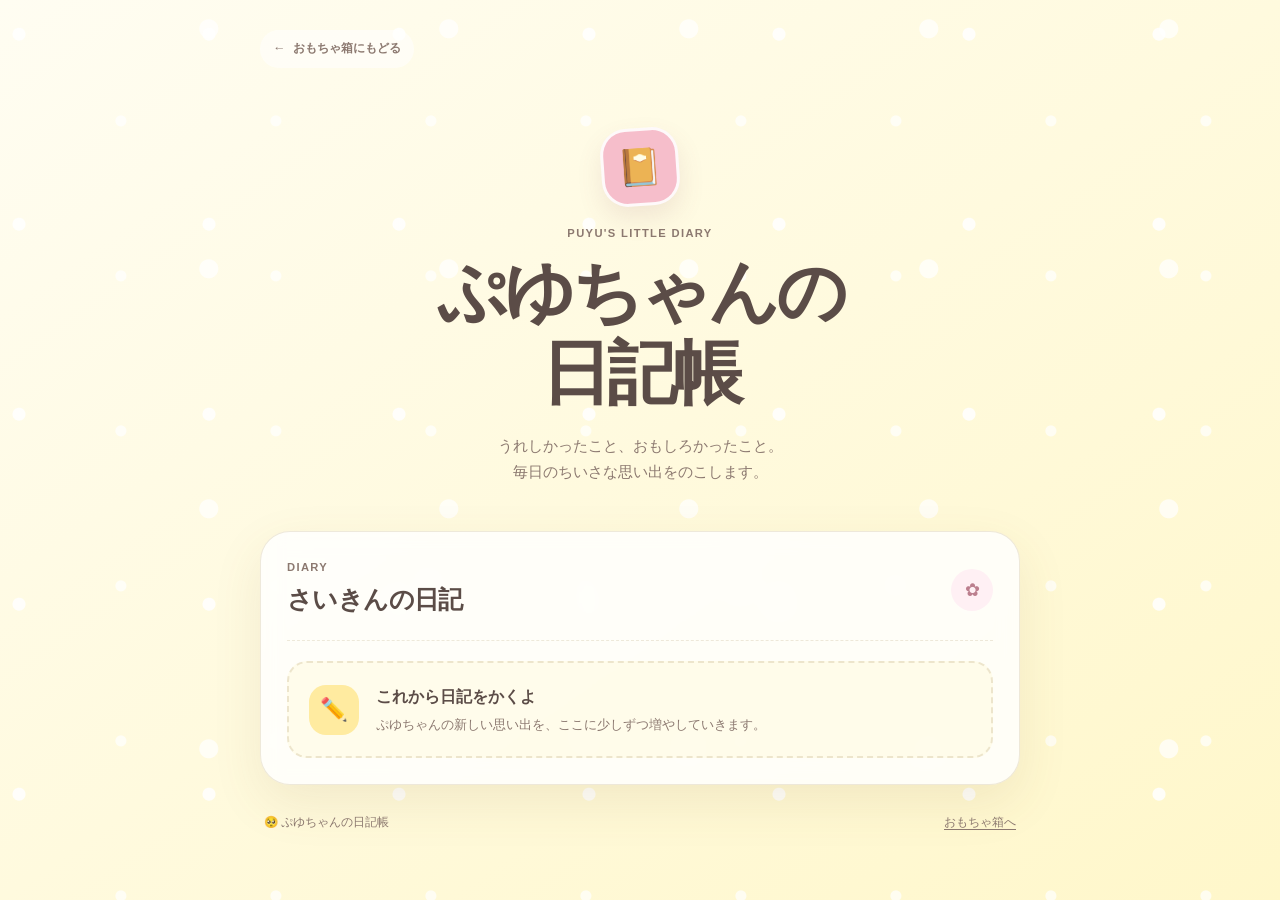
==== blog/index.html @ 42cf47ba "Add files via upload" ====
<!DOCTYPE html>
<html lang="ja">
<head>
    <!-- Google Tag Manager -->
    <script>(function(w,d,s,l,i){w[l]=w[l]||[];w[l].push({'gtm.start':
    new Date().getTime(),event:'gtm.js'});var f=d.getElementsByTagName(s)[0],
    j=d.createElement(s),dl=l!='dataLayer'?'&l='+l:'';j.async=true;j.src=
    'https://www.googletagmanager.com/gtm.js?id='+i+dl;f.parentNode.insertBefore(j,f);
    })(window,document,'script','dataLayer','GTM-NNLTJRF5');</script>
    <!-- End Google Tag Manager -->
    <meta charset="UTF-8">
    <meta name="viewport" content="width=device-width, initial-scale=1.0">
    <meta name="description" content="ぷゆちゃんの日々のできごとを綴る、かわいい日記帳です。">
    <meta name="theme-color" content="#fff4b8">
    <title>ぷゆちゃんの日記帳</title>
    <link rel="stylesheet" href="style.css">
</head>
<body>
    <!-- Google Tag Manager (noscript) -->
    <noscript><iframe src="https://www.googletagmanager.com/ns.html?id=GTM-NNLTJRF5"
    height="0" width="0" style="display:none;visibility:hidden"></iframe></noscript>
    <!-- End Google Tag Manager (noscript) -->

    <main class="page">
        <nav class="top-nav" aria-label="メインナビゲーション">
            <a class="back-link" href="../index.html">
                <span aria-hidden="true">←</span>
                おもちゃ箱にもどる
            </a>
        </nav>

        <header class="hero">
            <span class="book" aria-hidden="true">📔</span>
            <p class="eyebrow">PUYU'S LITTLE DIARY</p>
            <h1>ぷゆちゃんの<br>日記帳</h1>
            <p class="lead">うれしかったこと、おもしろかったこと。<br>毎日のちいさな思い出をのこします。</p>
        </header>

        <section class="diary" aria-labelledby="diary-title">
            <div class="section-heading">
                <div>
                    <p class="section-label">DIARY</p>
                    <h2 id="diary-title">さいきんの日記</h2>
                </div>
                <span class="decoration" aria-hidden="true">✿</span>
            </div>

            <div class="empty-note">
                <span class="empty-icon" aria-hidden="true">✏️</span>
                <div>
                    <h3>これから日記をかくよ</h3>
                    <p>ぷゆちゃんの新しい思い出を、ここに少しずつ増やしていきます。</p>
                </div>
            </div>

            <!--
            日記を追加するときは、下のひな形をコピーしてコメント記号を外してください。

            <article class="entry">
                <time datetime="2026-07-31">2026.07.31</time>
                <h3>日記のタイトル</h3>
                <p>ここに日記の本文を書きます。</p>
            </article>
            -->
        </section>

        <footer>
            <span>🥺 ぷゆちゃんの日記帳</span>
            <a href="../index.html">おもちゃ箱へ</a>
        </footer>
    </main>
</body>
</html>
---- blog/style.css ----
:root {
    color-scheme: light;
    --yellow-50: #fffdf2;
    --yellow-100: #fff7ca;
    --yellow-200: #ffeba0;
    --ink: #5b4c47;
    --muted: #8c7970;
    --line: rgba(151, 119, 55, 0.16);
    --paper: rgba(255, 255, 255, 0.82);
    --pink: #f6becb;
    --pink-soft: #fff0f4;
    --shadow: 0 18px 50px rgba(126, 99, 45, 0.1);
}

* {
    box-sizing: border-box;
}

html {
    scroll-behavior: smooth;
}

body {
    min-height: 100vh;
    margin: 0;
    color: var(--ink);
    background:
        radial-gradient(circle at 10% 18%, rgba(255, 255, 255, 0.86) 0 6px, transparent 7px),
        radial-gradient(circle at 87% 12%, rgba(255, 255, 255, 0.72) 0 9px, transparent 10px),
        radial-gradient(circle at 78% 78%, rgba(255, 255, 255, 0.7) 0 5px, transparent 6px),
        linear-gradient(145deg, var(--yellow-50), var(--yellow-100));
    background-size: 190px 190px, 240px 240px, 155px 155px, auto;
    font-family: "Hiragino Maru Gothic ProN", "Yu Gothic", Meiryo, sans-serif;
    line-height: 1.7;
    -webkit-font-smoothing: antialiased;
}

.page {
    width: min(100% - 36px, 760px);
    margin-inline: auto;
    padding: 28px 0 38px;
}

.top-nav {
    display: flex;
    align-items: center;
    min-height: 42px;
}

.back-link {
    display: inline-flex;
    align-items: center;
    gap: 8px;
    padding: 8px 13px;
    border-radius: 999px;
    color: var(--muted);
    background: rgba(255, 255, 255, 0.55);
    font-size: 0.78rem;
    font-weight: 700;
    text-decoration: none;
    transition: background-color 180ms ease, transform 180ms ease;
}

.back-link:hover {
    background: rgba(255, 255, 255, 0.92);
    transform: translateX(-2px);
}

.back-link:focus-visible,
footer a:focus-visible {
    outline: 3px solid rgba(232, 177, 56, 0.45);
    outline-offset: 3px;
}

.hero {
    padding: 58px 0 46px;
    text-align: center;
}

.book {
    display: grid;
    width: 78px;
    height: 78px;
    margin: 0 auto 18px;
    place-items: center;
    border: 3px solid rgba(255, 255, 255, 0.9);
    border-radius: 26px;
    background: var(--pink);
    box-shadow: 0 12px 26px rgba(139, 82, 93, 0.12);
    font-size: 2.25rem;
    transform: rotate(-4deg);
}

.eyebrow,
.section-label {
    margin: 0;
    color: var(--muted);
    font-size: 0.7rem;
    font-weight: 800;
    letter-spacing: 0.12em;
}

h1 {
    margin: 9px 0 0;
    font-size: clamp(2.4rem, 8vw, 4.4rem);
    font-weight: 800;
    letter-spacing: -0.055em;
    line-height: 1.15;
}

.lead {
    margin: 19px auto 0;
    color: var(--muted);
    font-size: 0.96rem;
}

.diary {
    padding: 26px;
    border: 1px solid var(--line);
    border-radius: 30px;
    background: var(--paper);
    box-shadow: var(--shadow);
    backdrop-filter: blur(10px);
}

.section-heading {
    display: flex;
    align-items: center;
    justify-content: space-between;
    gap: 18px;
    padding-bottom: 19px;
    border-bottom: 1px dashed var(--line);
}

h2 {
    margin: 2px 0 0;
    font-size: clamp(1.25rem, 4vw, 1.55rem);
    letter-spacing: -0.025em;
}

.decoration {
    display: grid;
    width: 42px;
    height: 42px;
    flex: 0 0 auto;
    place-items: center;
    border-radius: 50%;
    color: #bc7f8e;
    background: var(--pink-soft);
    font-size: 1.15rem;
}

.empty-note {
    display: flex;
    align-items: center;
    gap: 17px;
    margin-top: 20px;
    padding: 20px;
    border: 2px dashed rgba(151, 119, 55, 0.17);
    border-radius: 20px;
    background: rgba(255, 250, 224, 0.58);
}

.empty-icon {
    display: grid;
    width: 50px;
    height: 50px;
    flex: 0 0 auto;
    place-items: center;
    border-radius: 17px;
    background: var(--yellow-200);
    font-size: 1.4rem;
}

.empty-note h3,
.empty-note p {
    margin: 0;
}

.empty-note h3 {
    font-size: 1rem;
}

.empty-note p {
    margin-top: 3px;
    color: var(--muted);
    font-size: 0.84rem;
}

.entry {
    margin-top: 18px;
    padding: 22px;
    border: 1px solid var(--line);
    border-radius: 20px;
    background: #fff;
}

.entry time {
    color: var(--muted);
    font-size: 0.72rem;
    font-weight: 700;
}

.entry h3 {
    margin: 5px 0 8px;
    font-size: 1.15rem;
}

.entry p {
    margin: 0;
    color: var(--muted);
    font-size: 0.9rem;
}

footer {
    display: flex;
    justify-content: space-between;
    gap: 20px;
    margin-top: 28px;
    padding: 0 4px;
    color: var(--muted);
    font-size: 0.72rem;
}

footer a {
    color: inherit;
    text-underline-offset: 3px;
}

@media (max-width: 560px) {
    .page {
        width: min(100% - 24px, 760px);
        padding-top: 18px;
    }

    .hero {
        padding: 42px 0 34px;
    }

    .diary {
        padding: 18px;
        border-radius: 24px;
    }

    .empty-note {
        align-items: flex-start;
        padding: 16px;
    }

    footer {
        flex-direction: column;
        align-items: center;
        gap: 6px;
    }
}

@media (prefers-reduced-motion: reduce) {
    * {
        scroll-behavior: auto !important;
        transition: none !important;
    }
}
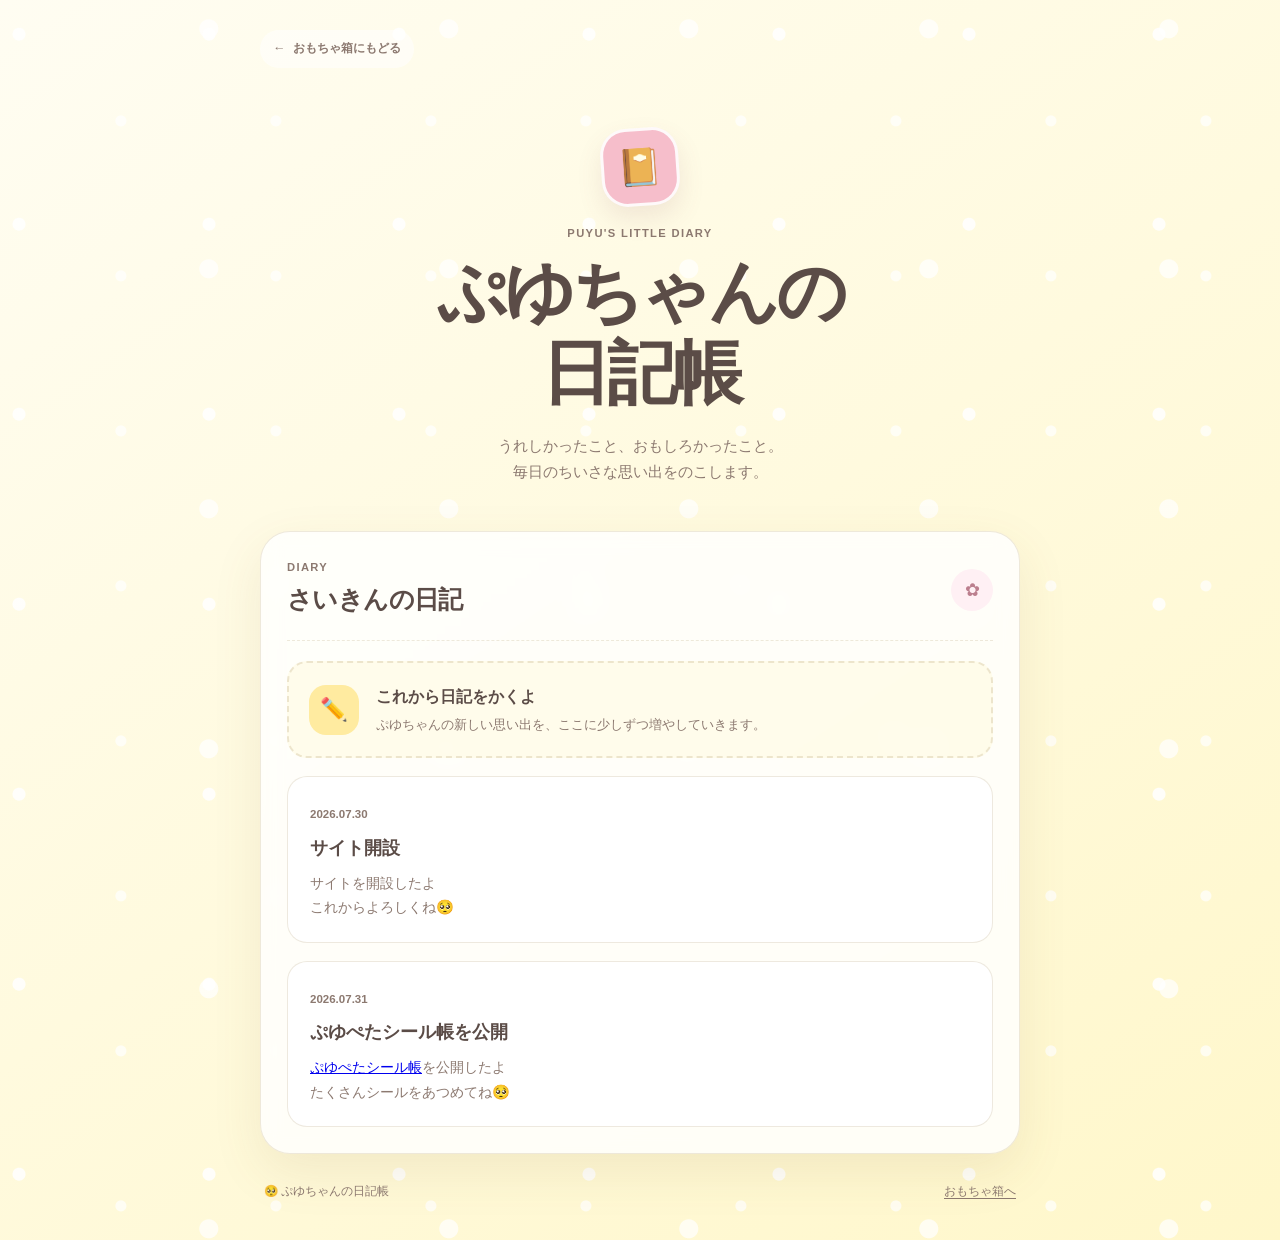
==== commit d115d0c4: "Update index.html" ====
--- a/blog/index.html
+++ b/blog/index.html
@@ -62,6 +62,18 @@
                 <p>ここに日記の本文を書きます。</p>
             </article>
             -->
+            <article class="entry">
+                <time datetime="2026-07-30">2026.07.30</time>
+                <h3>サイト開設</h3>
+                <p>サイトを開設したよ<br>これからよろしくね🥺</p>
+            </article>
+
+            <article class="entry">
+                <time datetime="2026-07-31">2026.07.31</time>
+                <h3>ぷゆぺたシール帳を公開</h3>
+                <p><a href="https://hakusenkinpan.github.io/puyupeta/">ぷゆぺたシール帳</a>を公開したよ<br>たくさんシールをあつめてね🥺</p>
+            </article>
+            
         </section>
 
         <footer>
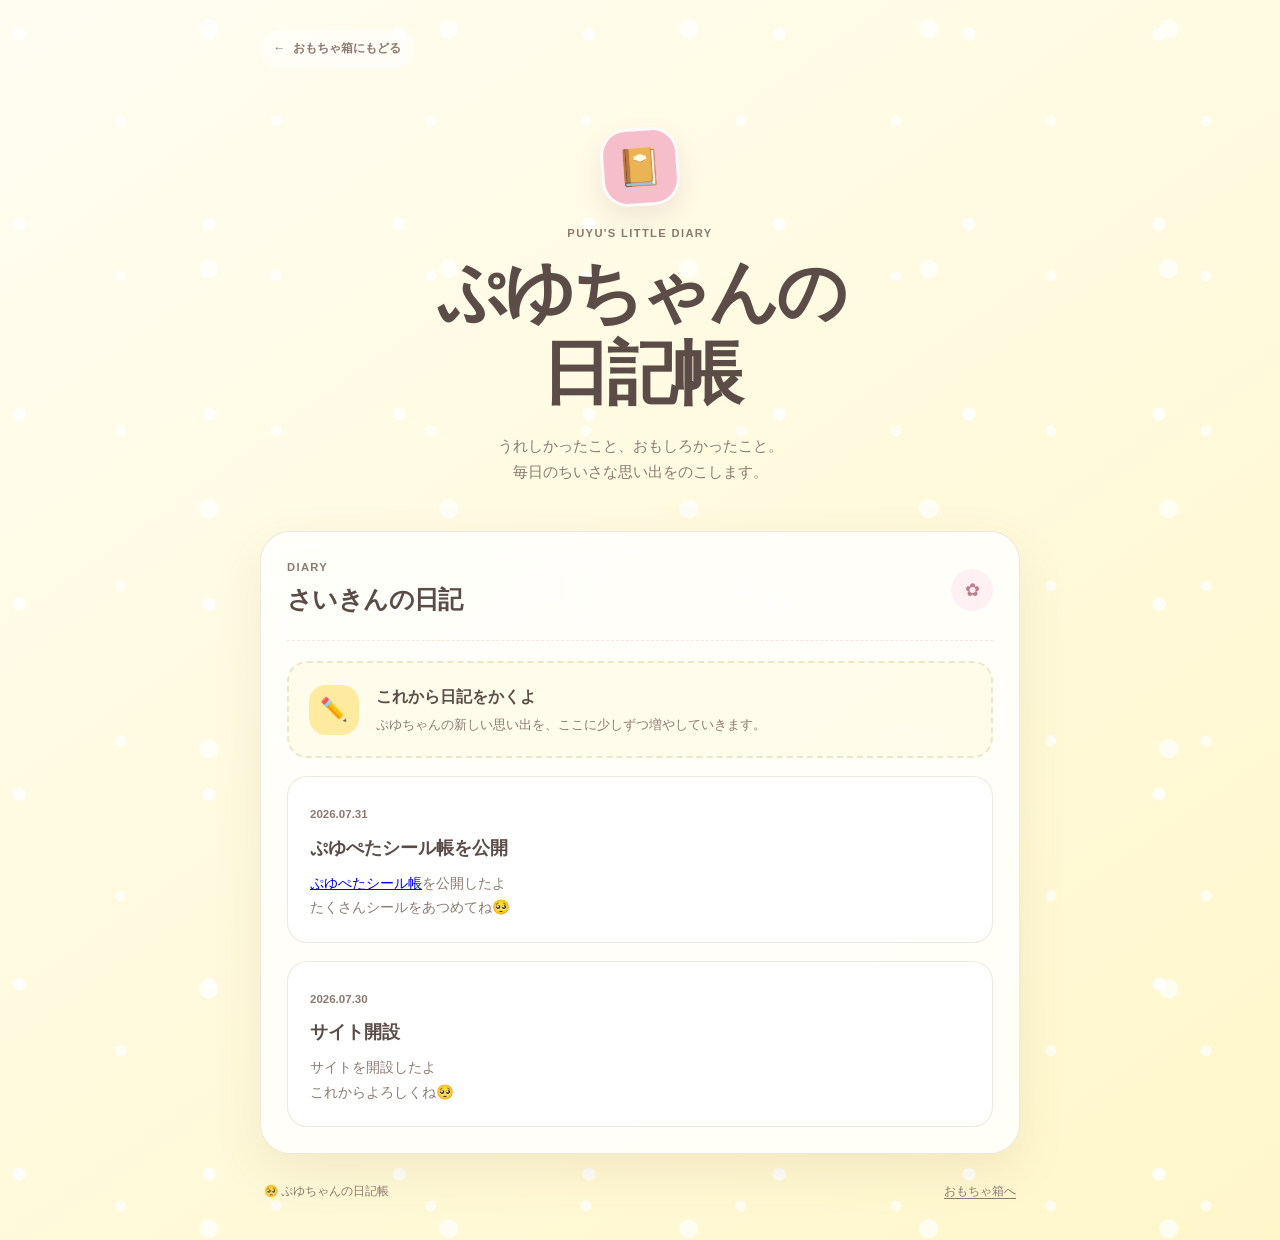
==== commit cac1e10b: "Update index.html" ====
--- a/blog/index.html
+++ b/blog/index.html
@@ -62,16 +62,17 @@
                 <p>ここに日記の本文を書きます。</p>
             </article>
             -->
-            <article class="entry">
-                <time datetime="2026-07-30">2026.07.30</time>
-                <h3>サイト開設</h3>
-                <p>サイトを開設したよ<br>これからよろしくね🥺</p>
-            </article>
 
             <article class="entry">
                 <time datetime="2026-07-31">2026.07.31</time>
                 <h3>ぷゆぺたシール帳を公開</h3>
                 <p><a href="https://hakusenkinpan.github.io/puyupeta/">ぷゆぺたシール帳</a>を公開したよ<br>たくさんシールをあつめてね🥺</p>
+            </article>
+            
+            <article class="entry">
+                <time datetime="2026-07-30">2026.07.30</time>
+                <h3>サイト開設</h3>
+                <p>サイトを開設したよ<br>これからよろしくね🥺</p>
             </article>
             
         </section>
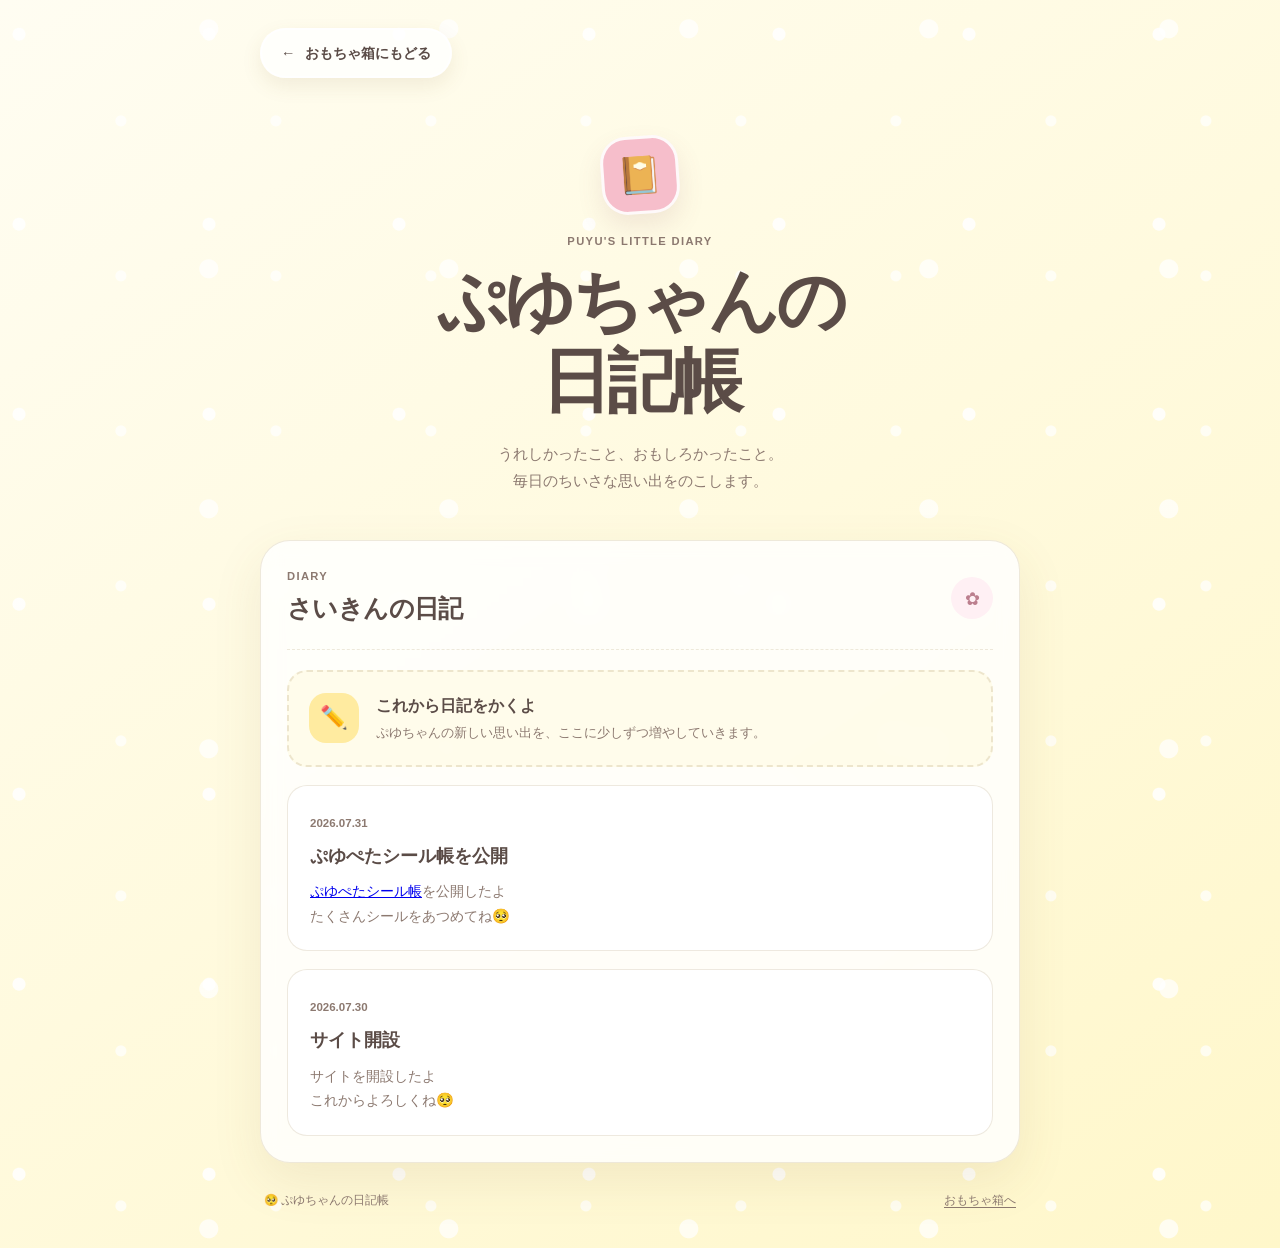
==== commit 194024a1: "Add files via upload" ====
--- a/blog/index.html
+++ b/blog/index.html
@@ -63,7 +63,7 @@
             </article>
             -->
 
-            <article class="entry">
+<article class="entry">
                 <time datetime="2026-07-31">2026.07.31</time>
                 <h3>ぷゆぺたシール帳を公開</h3>
                 <p><a href="https://hakusenkinpan.github.io/puyupeta/">ぷゆぺたシール帳</a>を公開したよ<br>たくさんシールをあつめてね🥺</p>
@@ -74,7 +74,7 @@
                 <h3>サイト開設</h3>
                 <p>サイトを開設したよ<br>これからよろしくね🥺</p>
             </article>
-            
+
         </section>
 
         <footer>
--- a/blog/style.css
+++ b/blog/style.css
@@ -50,19 +50,23 @@
 .back-link {
     display: inline-flex;
     align-items: center;
-    gap: 8px;
-    padding: 8px 13px;
+    gap: 10px;
+    min-height: 48px;
+    padding: 11px 19px;
+    border: 2px solid rgba(255, 255, 255, 0.92);
     border-radius: 999px;
-    color: var(--muted);
-    background: rgba(255, 255, 255, 0.55);
-    font-size: 0.78rem;
-    font-weight: 700;
+    color: var(--ink);
+    background: rgba(255, 255, 255, 0.78);
+    box-shadow: 0 8px 20px rgba(126, 99, 45, 0.1);
+    font-size: 0.9rem;
+    font-weight: 800;
     text-decoration: none;
-    transition: background-color 180ms ease, transform 180ms ease;
+    transition: background-color 180ms ease, box-shadow 180ms ease, transform 180ms ease;
 }
 
 .back-link:hover {
-    background: rgba(255, 255, 255, 0.92);
+    background: #fff;
+    box-shadow: 0 11px 25px rgba(126, 99, 45, 0.16);
     transform: translateX(-2px);
 }
 
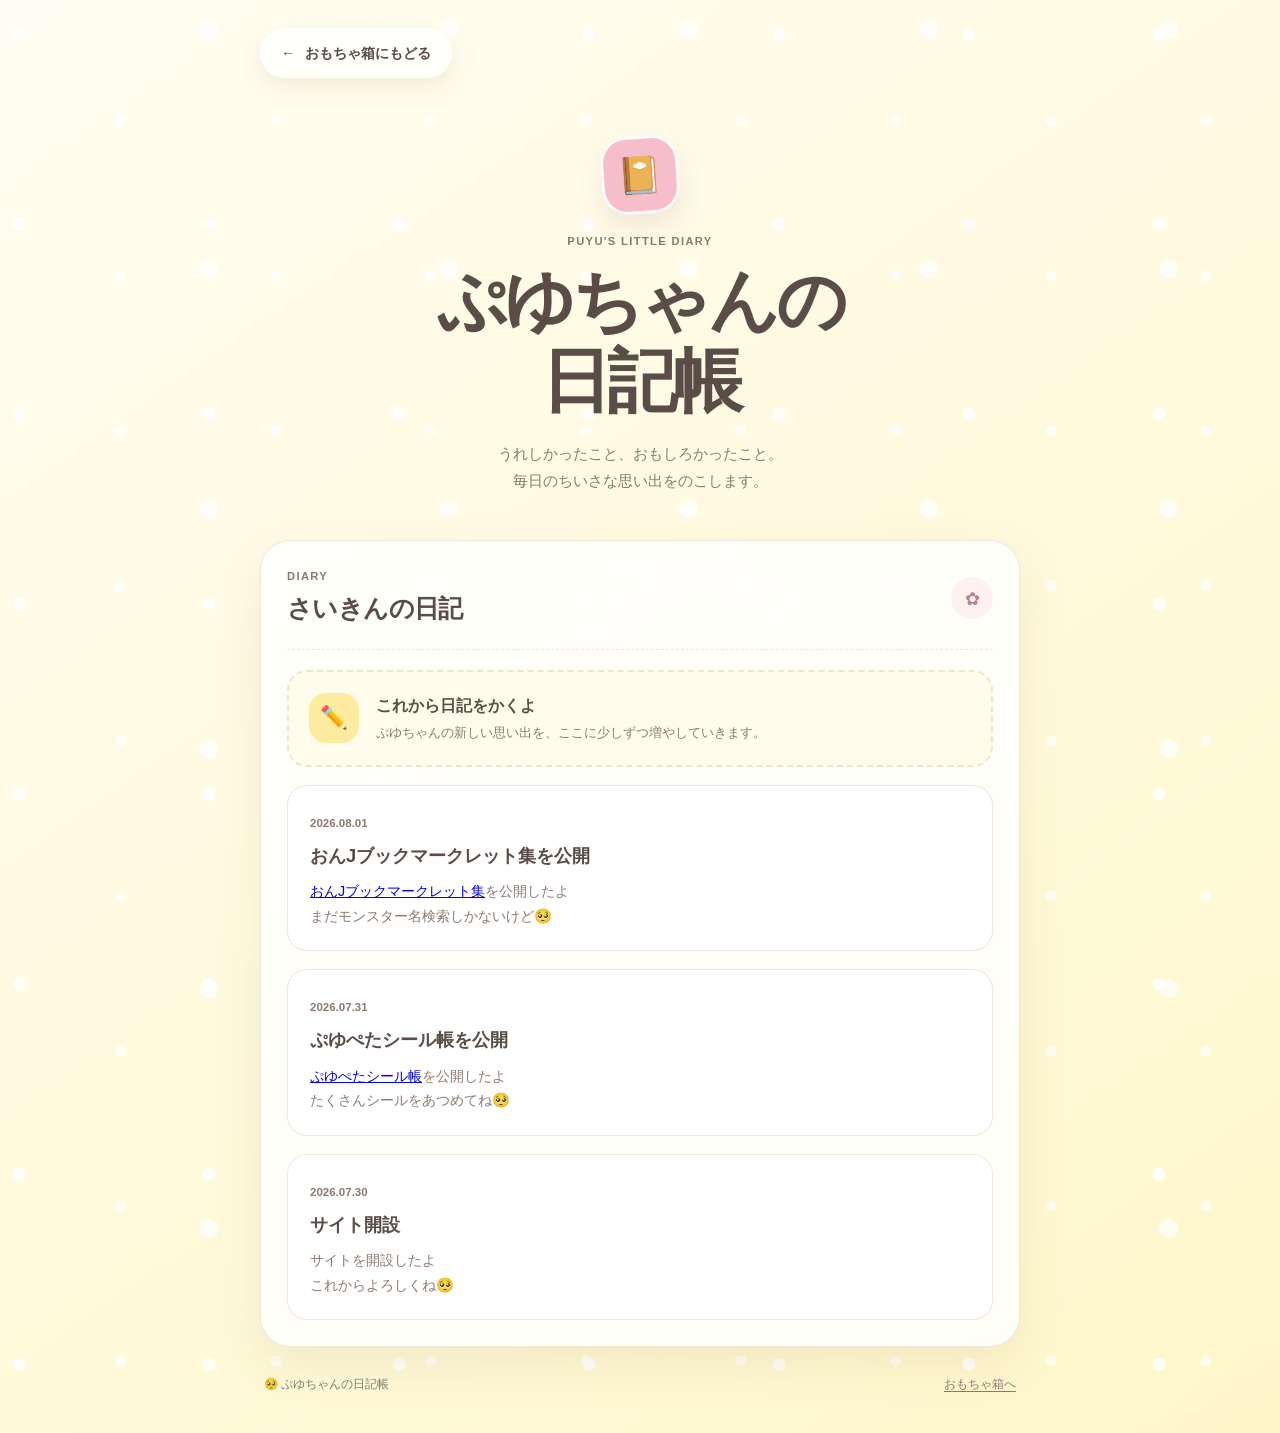
==== commit a668fea6: "Update index.html" ====
--- a/blog/index.html
+++ b/blog/index.html
@@ -62,8 +62,13 @@
                 <p>ここに日記の本文を書きます。</p>
             </article>
             -->
-
-<article class="entry">
+            <article class="entry">
+                <time datetime="2026-08-01">2026.08.01</time>
+                <h3>おんJブックマークレット集を公開</h3>
+                <p><a href="https://hakusenkinpan.github.io/bookmarklet/">おんJブックマークレット集</a>を公開したよ<br>まだモンスター名検索しかないけど🥺</p>
+            </article>
+            
+            <article class="entry">
                 <time datetime="2026-07-31">2026.07.31</time>
                 <h3>ぷゆぺたシール帳を公開</h3>
                 <p><a href="https://hakusenkinpan.github.io/puyupeta/">ぷゆぺたシール帳</a>を公開したよ<br>たくさんシールをあつめてね🥺</p>
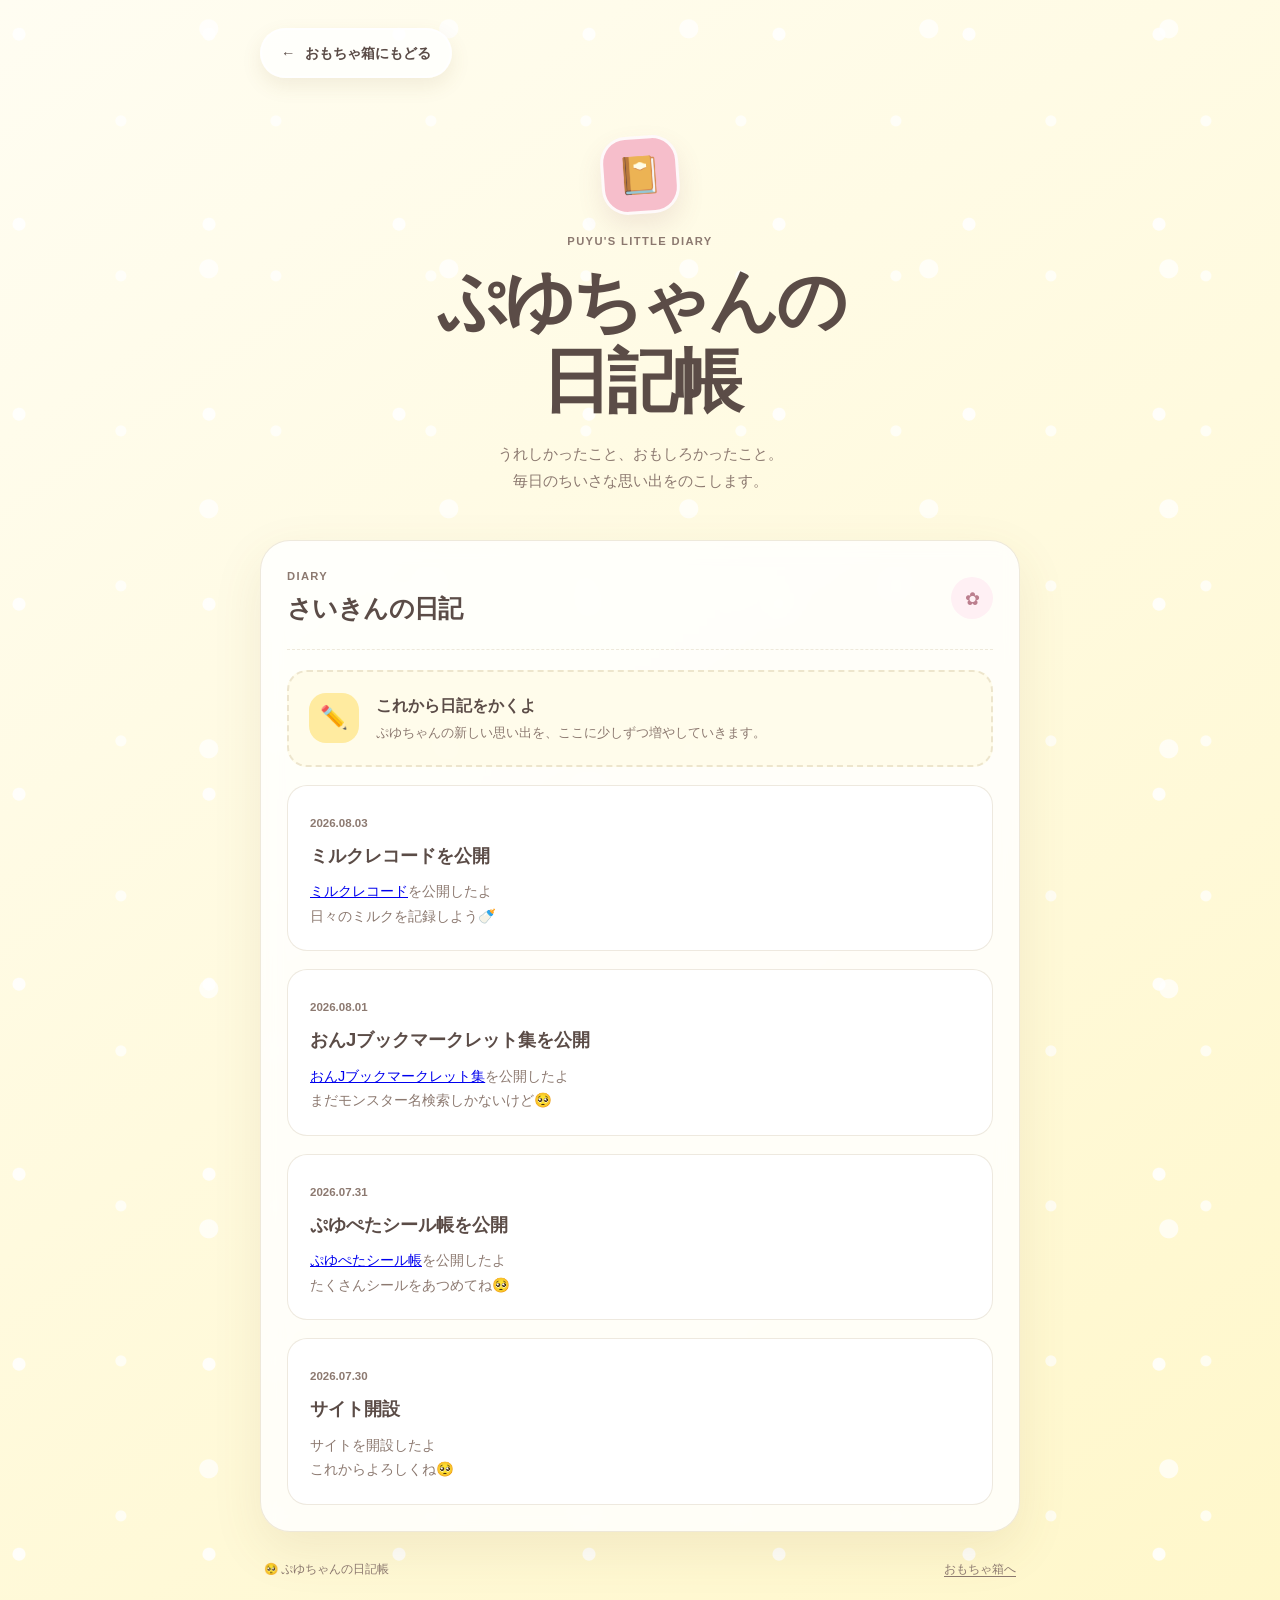
==== commit f7bea84d: "Update index.html" ====
--- a/blog/index.html
+++ b/blog/index.html
@@ -63,6 +63,12 @@
             </article>
             -->
             <article class="entry">
+                <time datetime="2026-08-03">2026.08.03</time>
+                <h3>ミルクレコードを公開</h3>
+                <p><a href="https://hakusenkinpan.github.io/milkrecord/">ミルクレコード</a>を公開したよ<br>日々のミルクを記録しよう🍼</p>
+            </article>
+            
+            <article class="entry">
                 <time datetime="2026-08-01">2026.08.01</time>
                 <h3>おんJブックマークレット集を公開</h3>
                 <p><a href="https://hakusenkinpan.github.io/bookmarklet/">おんJブックマークレット集</a>を公開したよ<br>まだモンスター名検索しかないけど🥺</p>
